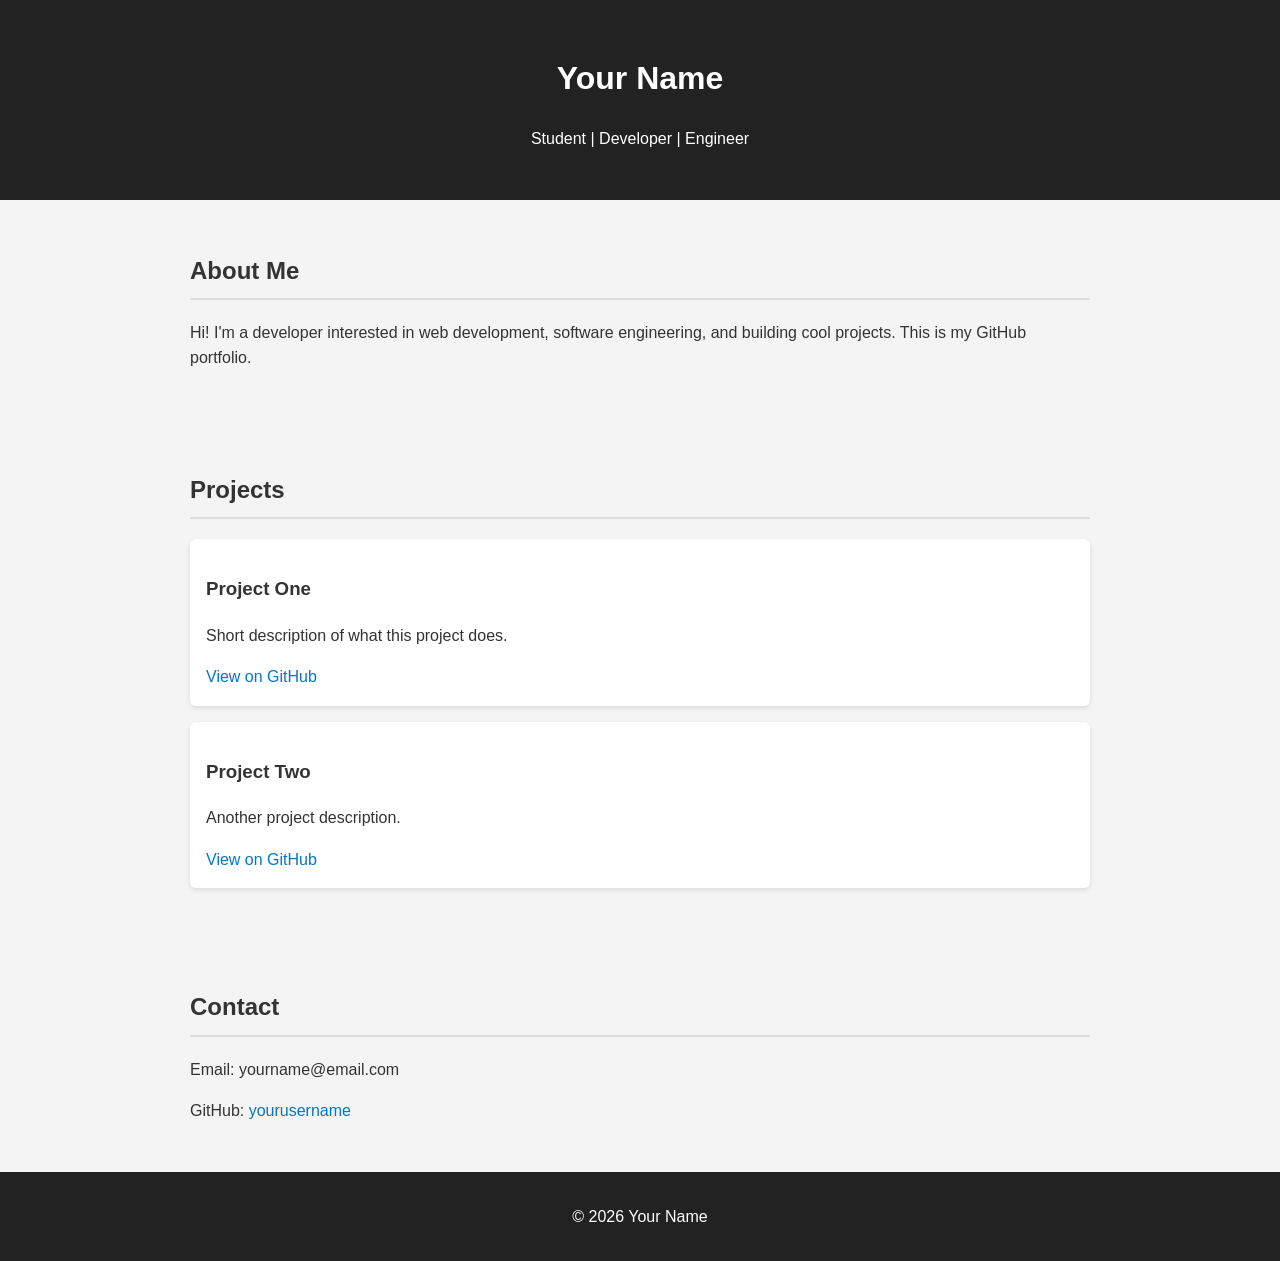
==== index.html @ 8a97ff01 "Rename main.html to index.html" ====
<!DOCTYPE html>
<html lang="en">
<head>
  <meta charset="UTF-8">
  <title>My Portfolio</title>
  <meta name="viewport" content="width=device-width, initial-scale=1.0">

  <style>
    body {
      font-family: Arial, sans-serif;
      margin: 0;
      background-color: #f4f4f4;
      color: #333;
      line-height: 1.6;
    }

    header {
      background: #222;
      color: #fff;
      padding: 2rem 1rem;
      text-align: center;
    }

    section {
      padding: 2rem 1rem;
      max-width: 900px;
      margin: auto;
    }

    h2 {
      border-bottom: 2px solid #ddd;
      padding-bottom: 0.5rem;
    }

    .project {
      background: #fff;
      padding: 1rem;
      margin: 1rem 0;
      border-radius: 6px;
      box-shadow: 0 2px 5px rgba(0,0,0,0.1);
    }

    footer {
      text-align: center;
      padding: 1rem;
      background: #222;
      color: #fff;
    }

    a {
      color: #0077cc;
      text-decoration: none;
    }

    a:hover {
      text-decoration: underline;
    }
  </style>
</head>

<body>

<header>
  <h1>Your Name</h1>
  <p>Student | Developer | Engineer</p>
</header>

<section>
  <h2>About Me</h2>
  <p>
    Hi! I'm a developer interested in web development, software engineering,
    and building cool projects. This is my GitHub portfolio.
  </p>
</section>

<section>
  <h2>Projects</h2>

  <div class="project">
    <h3>Project One</h3>
    <p>Short description of what this project does.</p>
    <a href="https://github.com/yourusername/project-one" target="_blank">
      View on GitHub
    </a>
  </div>

  <div class="project">
    <h3>Project Two</h3>
    <p>Another project description.</p>
    <a href="https://github.com/yourusername/project-two" target="_blank">
      View on GitHub
    </a>
  </div>
</section>

<section>
  <h2>Contact</h2>
  <p>Email: yourname@email.com</p>
  <p>GitHub: <a href="https://github.com/yourusername">yourusername</a></p>
</section>

<footer>
  <p>© 2026 Your Name</p>
</footer>

</body>
</html>
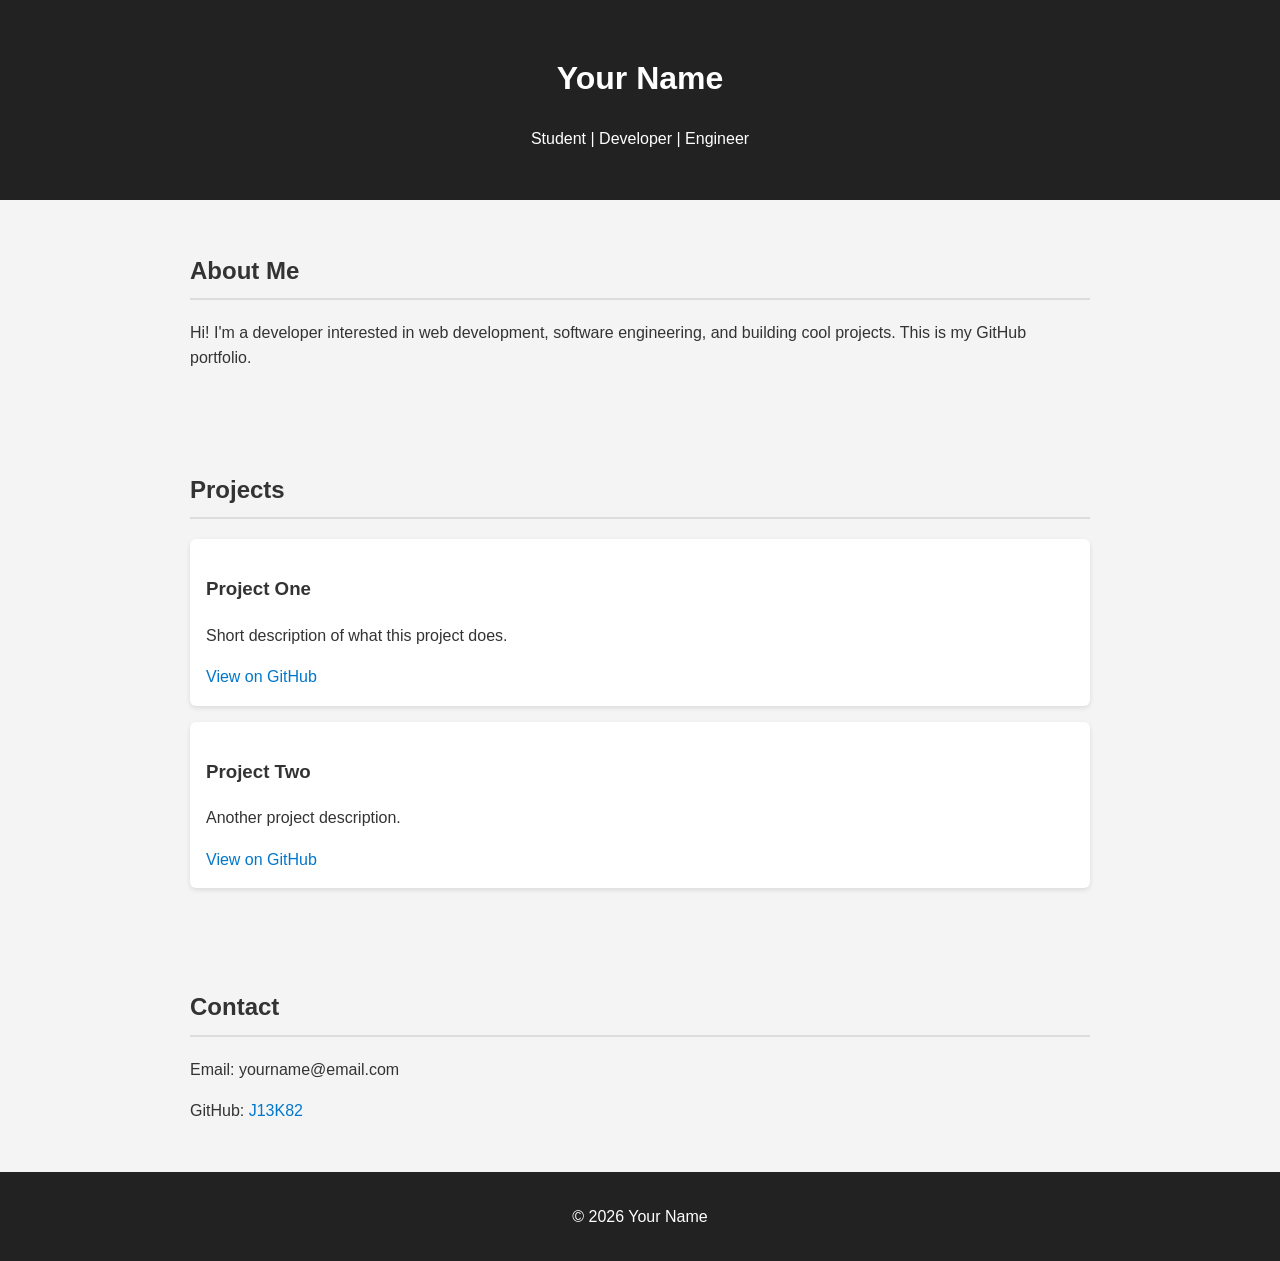
==== commit 399ceb17: "Update index.html updated github username" ====
--- a/index.html
+++ b/index.html
@@ -96,7 +96,7 @@
 <section>
   <h2>Contact</h2>
   <p>Email: yourname@email.com</p>
-  <p>GitHub: <a href="https://github.com/yourusername">yourusername</a></p>
+  <p>GitHub: <a href="https://github.com/J13K82">J13K82</a></p>
 </section>
 
 <footer>
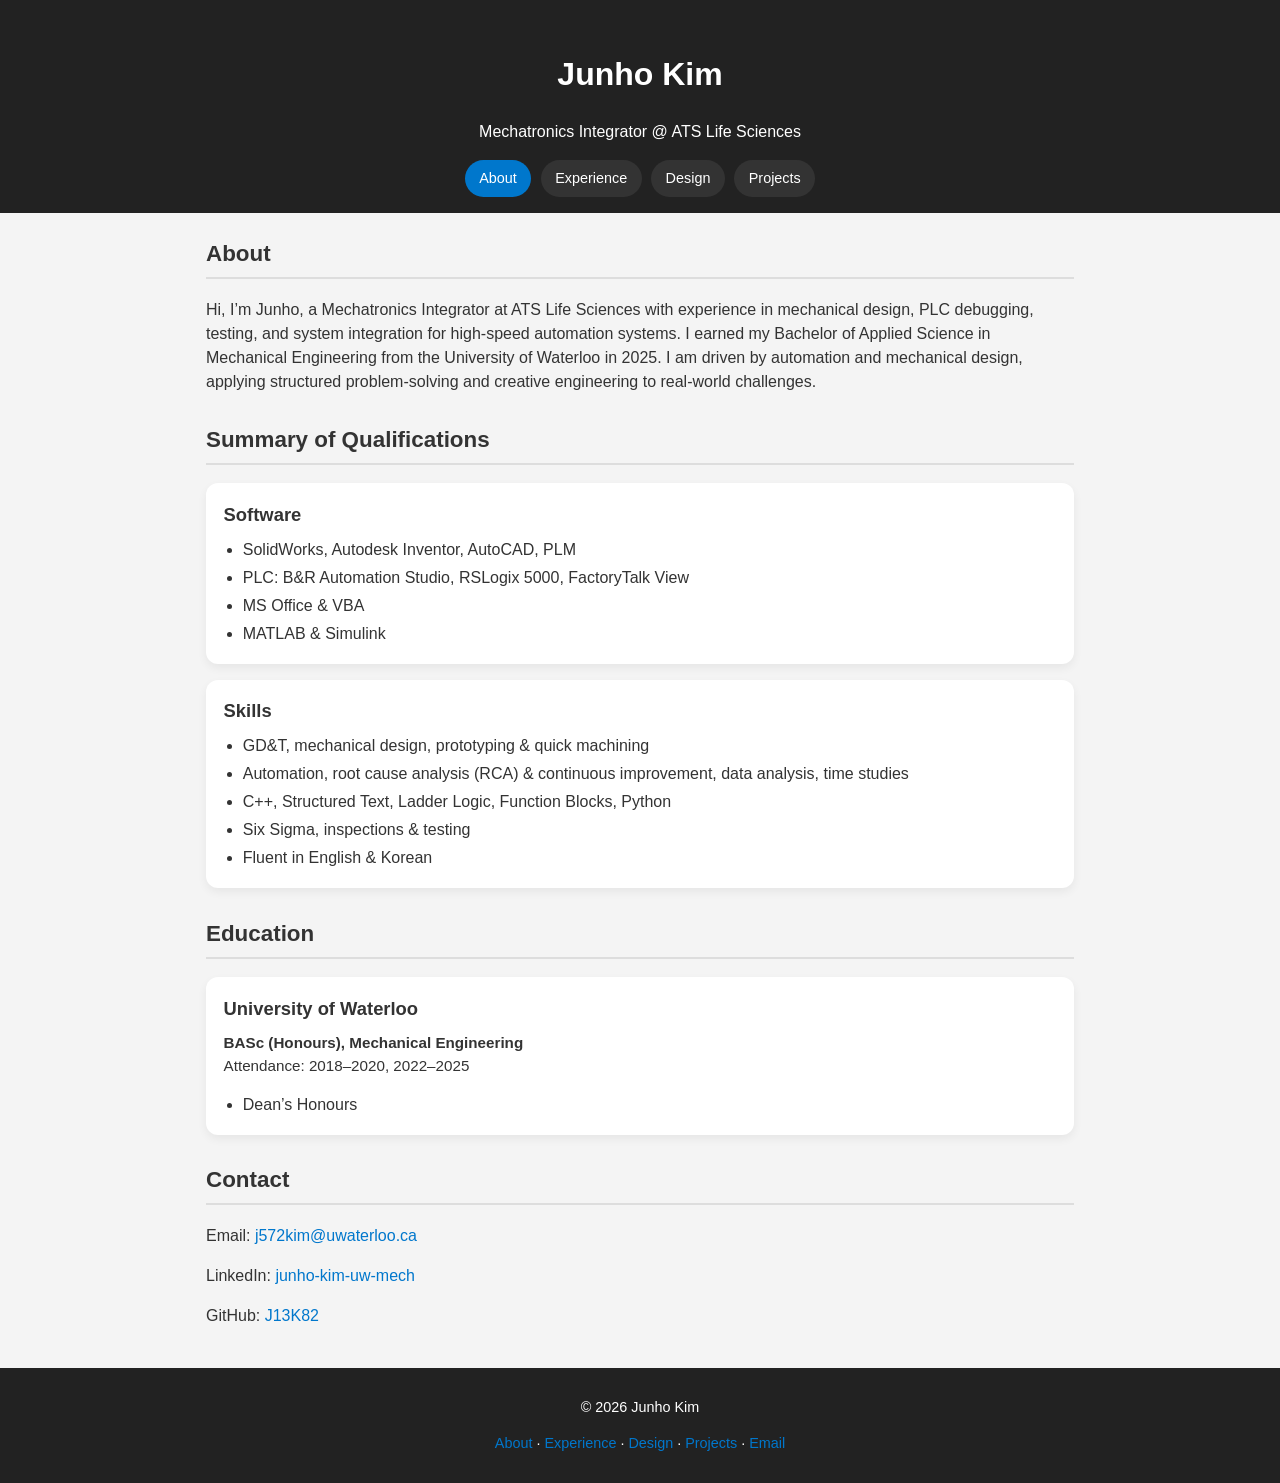
==== commit 7c8ccdce: "initial save" ====
--- a/index.html
+++ b/index.html
@@ -1,107 +1,95 @@
 <!DOCTYPE html>
 <html lang="en">
 <head>
-  <meta charset="UTF-8">
-  <title>My Portfolio</title>
-  <meta name="viewport" content="width=device-width, initial-scale=1.0">
-
-  <style>
-    body {
-      font-family: Arial, sans-serif;
-      margin: 0;
-      background-color: #f4f4f4;
-      color: #333;
-      line-height: 1.6;
-    }
-
-    header {
-      background: #222;
-      color: #fff;
-      padding: 2rem 1rem;
-      text-align: center;
-    }
-
-    section {
-      padding: 2rem 1rem;
-      max-width: 900px;
-      margin: auto;
-    }
-
-    h2 {
-      border-bottom: 2px solid #ddd;
-      padding-bottom: 0.5rem;
-    }
-
-    .project {
-      background: #fff;
-      padding: 1rem;
-      margin: 1rem 0;
-      border-radius: 6px;
-      box-shadow: 0 2px 5px rgba(0,0,0,0.1);
-    }
-
-    footer {
-      text-align: center;
-      padding: 1rem;
-      background: #222;
-      color: #fff;
-    }
-
-    a {
-      color: #0077cc;
-      text-decoration: none;
-    }
-
-    a:hover {
-      text-decoration: underline;
-    }
-  </style>
+  <meta charset="UTF-8" />
+  <title>Junho Kim | About</title>
+  <meta name="viewport" content="width=device-width, initial-scale=1.0" />
+  <link rel="icon" href="favicon.ico">
+  <link rel="stylesheet" href="style.css">
 </head>
 
 <body>
+  <header>
+    <h1>Junho Kim</h1>
+    <p>Mechatronics Integrator @ ATS Life Sciences</p>
 
-<header>
-  <h1>Your Name</h1>
-  <p>Student | Developer | Engineer</p>
-</header>
+    <nav>
+      <a class="tab active" href="index.html">About</a>
+      <a class="tab" href="experience.html">Experience</a>
+      <a class="tab" href="design.html">Design</a>
+      <a class="tab" href="projects.html">Projects</a>
+    </nav>
+  </header>
 
-<section>
-  <h2>About Me</h2>
-  <p>
-    Hi! I'm a developer interested in web development, software engineering,
-    and building cool projects. This is my GitHub portfolio.
-  </p>
-</section>
+  <main>
+    <!-- ABOUT -->
+    <section>
+      <h2>About</h2>
+      <p>
+        Hi, I’m Junho, a Mechatronics Integrator at ATS Life Sciences with experience in mechanical design, PLC debugging, testing, and system integration for high-speed automation systems. I earned my Bachelor of Applied Science in Mechanical Engineering from the University of Waterloo in 2025. I am driven by automation and mechanical design, applying structured problem-solving and creative engineering to real-world challenges.
+      </p>
+    </section>
 
-<section>
-  <h2>Projects</h2>
+    <!-- SUMMARY OF QUALIFICATIONS -->
+    <section>
+      <h2>Summary of Qualifications</h2>
 
-  <div class="project">
-    <h3>Project One</h3>
-    <p>Short description of what this project does.</p>
-    <a href="https://github.com/yourusername/project-one" target="_blank">
-      View on GitHub
-    </a>
-  </div>
+      <div class="card">
+        <h3>Software</h3>
+        <ul>
+          <li>SolidWorks, Autodesk Inventor, AutoCAD, PLM</li>
+          <li>PLC: B&amp;R Automation Studio, RSLogix 5000, FactoryTalk View</li>
+          <li>MS Office &amp; VBA</li>
+          <li>MATLAB &amp; Simulink</li>
+        </ul>
+      </div>
 
-  <div class="project">
-    <h3>Project Two</h3>
-    <p>Another project description.</p>
-    <a href="https://github.com/yourusername/project-two" target="_blank">
-      View on GitHub
-    </a>
-  </div>
-</section>
+      <div class="card">
+        <h3>Skills</h3>
+        <ul>
+          <li>GD&amp;T, mechanical design, prototyping &amp; quick machining</li>
+          <li>Automation, root cause analysis (RCA) &amp; continuous improvement, data analysis, time studies</li>
+          <li>C++, Structured Text, Ladder Logic, Function Blocks, Python</li>
+          <li>Six Sigma, inspections &amp; testing</li>
+          <li>Fluent in English &amp; Korean</li>
+        </ul>
+      </div>
+    </section>
 
-<section>
-  <h2>Contact</h2>
-  <p>Email: yourname@email.com</p>
-  <p>GitHub: <a href="https://github.com/J13K82">J13K82</a></p>
-</section>
+    <!-- EDUCATION -->
+    <section>
+      <h2>Education</h2>
 
-<footer>
-  <p>© 2026 Your Name</p>
-</footer>
+      <div class="card">
+        <h3>University of Waterloo</h3>
+        <p>
+          <strong>BASc (Honours), Mechanical Engineering</strong><br>
+          Attendance: 2018–2020, 2022–2025
+        </p>
+        <ul>
+          <li>Dean’s Honours</li>
+        </ul>
+      </div>
+    </section>
 
+    <!-- CONTACT -->
+    <section class="contact">
+      <h2>Contact</h2>
+      <p>Email: <a href="mailto:j572kim@uwaterloo.ca">j572kim@uwaterloo.ca</a></p>
+      <p>LinkedIn: <a href="https://linkedin.com/in/junho-kim-uw-mech/" target="_blank" rel="noopener">junho-kim-uw-mech</a></p>
+      <p>GitHub: <a href="https://github.com/J13K82" target="_blank" rel="noopener">J13K82</a></p>
+    </section>
+  </main>
+
+  <footer>
+    <p>© 2026 Junho Kim</p>
+    <p>
+      <a href="index.html">About</a> ·
+      <a href="experience.html">Experience</a> ·
+      <a href="design.html">Design</a> ·
+      <a href="projects.html">Projects</a> ·
+      <a href="mailto:j572kim@uwaterloo.ca">Email</a>
+    </p>
+  </footer>
 </body>
 </html>
--- a/style.css
+++ b/style.css
@@ -0,0 +1,290 @@
+*,
+*::before,
+*::after {
+  box-sizing: border-box;
+}
+
+body {
+  margin: 0;
+  font-family: Arial, sans-serif;
+  line-height: 1.5;
+  color: #333;
+  background-color: #f4f4f4;
+}
+
+a {
+  color: #0077cc;
+  text-decoration: none;
+}
+
+a:hover {
+  text-decoration: underline;
+}
+
+img {
+  display: block;
+  width: 100%;
+  border-radius: 10px;
+}
+
+header {
+  background-color: #222;
+  color: #fff;
+  padding: 1.8rem 1rem 1rem;
+  text-align: center;
+}
+
+nav {
+  margin-top: 1rem;
+  display: flex;
+  justify-content: center;
+  gap: 0.6rem;
+  flex-wrap: wrap;
+}
+
+.tab {
+  padding: 0.5rem 0.9rem;
+  font-size: 0.9rem;
+  border-radius: 999px;
+  background-color: #333;
+  color: #fff;
+  transition: 0.2s ease;
+}
+
+.tab:hover {
+  background-color: #444;
+  transform: translateY(-1px);
+  text-decoration: none;
+}
+
+.tab.active {
+  background-color: #0077cc;
+}
+
+main {
+  max-width: 900px;
+  margin: auto;
+  padding: 1.5rem 1rem;
+}
+
+section + section {
+  margin-top: 1.8rem;
+}
+
+section h2 {
+  margin-top: 0;
+  padding-bottom: 0.4rem;
+  border-bottom: 2px solid #ddd;
+  font-size: 1.4rem;
+}
+
+.card {
+  margin: 1rem 0;
+  padding: 1.1rem;
+  background-color: #fff;
+  border-radius: 12px;
+  box-shadow: 0 4px 10px rgba(0, 0, 0, 0.06);
+}
+
+.card h3 {
+  margin: 0 0 0.6rem;
+  font-size: 1.15rem;
+}
+
+.card ul {
+  margin: 0.6rem 0 0 1.2rem;
+  padding: 0;
+}
+
+.card li + li {
+  margin-top: 0.25rem;
+}
+
+.card p {
+  margin-top: 0.5rem;
+  font-size: 0.95rem;
+}
+
+.design-image {
+  width: 100%;
+  max-width: 500px;
+  margin: 0.6rem auto 1rem;
+  height: 220px;
+  object-fit: contain;
+  background-color: #f7f7f2;
+  padding: 0.4rem;
+}
+
+.image-row {
+  display: grid;
+  grid-template-columns: 1fr 1fr;
+  gap: 0.6rem;
+  margin: 0.6rem 0 1rem;
+  justify-items: center;
+  align-items: center;
+}
+
+.image-row a {
+  display: flex;
+  justify-content: center;
+  align-items: center;
+  width: 100%;
+}
+
+.image-row img {
+  width: 100%;
+  max-width: 420px;
+  height: 260px;
+  object-fit: contain;
+  background-color: #f7f7f2;
+  padding: 0.4rem;
+}
+
+.image-stack {
+  display: flex;
+  flex-direction: column;
+  gap: 0.5rem;
+  margin: 0.6rem 0 1rem;
+  align-items: center;
+}
+
+.image-stack img {
+  width: 70%;
+  max-width: 500px;
+}
+
+.main-photo {
+  height: 200px;
+  object-fit: contain;
+  background-color: #f7f7f2;
+  padding: 0.3rem;
+}
+
+.diagram-photo {
+  height: 140px;
+  object-fit: contain;
+  background-color: #f7f7f2;
+  padding: 0.3rem;
+}
+
+.rotated-frame {
+  width: 100%;
+  max-width: 420px;
+  height: 320px;
+  display: flex;
+  justify-content: center;
+  align-items: center;
+  margin: 0 auto;
+  background-color: #f7f7f2;
+  border-radius: 10px;
+  overflow: hidden;
+  padding: 0.4rem;
+}
+
+.rotated-frame img {
+  width: auto;
+  height: 85%;
+  transform: rotate(90deg);
+  transform-origin: center;
+}
+
+.image-row a img,
+.image-stack a img,
+.card > a img {
+  cursor: pointer;
+  transition: opacity 0.2s ease;
+}
+
+.image-row a:hover img,
+.image-stack a:hover img,
+.card > a:hover img {
+  opacity: 0.85;
+}
+
+.lightbox {
+  display: none;
+  position: fixed;
+  inset: 0;
+  background: rgba(0, 0, 0, 0.88);
+  z-index: 1000;
+  padding: 2rem 1rem;
+}
+
+.lightbox:target {
+  display: flex;
+  justify-content: center;
+  align-items: center;
+}
+
+.lightbox-content {
+  position: relative;
+  width: 100%;
+  max-width: 1000px;
+  max-height: 90vh;
+  display: flex;
+  justify-content: center;
+  align-items: center;
+}
+
+.lightbox-content img {
+  width: auto;
+  max-width: 100%;
+  max-height: 90vh;
+  height: auto;
+  object-fit: contain;
+  border-radius: 12px;
+  background-color: #fff;
+  padding: 0.5rem;
+}
+
+.close {
+  position: absolute;
+  top: -12px;
+  right: -12px;
+  width: 40px;
+  height: 40px;
+  border-radius: 999px;
+  background: rgba(0, 0, 0, 0.75);
+  color: #fff;
+  font-size: 1.8rem;
+  line-height: 40px;
+  text-align: center;
+  text-decoration: none;
+  font-weight: bold;
+}
+
+.close:hover {
+  background: rgba(255, 255, 255, 0.2);
+  text-decoration: none;
+}
+
+footer {
+  padding: 0.9rem;
+  text-align: center;
+  background-color: #222;
+  color: #fff;
+  font-size: 0.9rem;
+}
+
+@media (max-width: 700px) {
+  .image-row {
+    grid-template-columns: 1fr;
+  }
+
+  .image-row img,
+  .design-image,
+  .main-photo,
+  .diagram-photo {
+    width: 100%;
+    height: auto;
+  }
+
+  .image-stack img {
+    width: 100%;
+  }
+
+  .close {
+    top: 8px;
+    right: 8px;
+  }
+}
